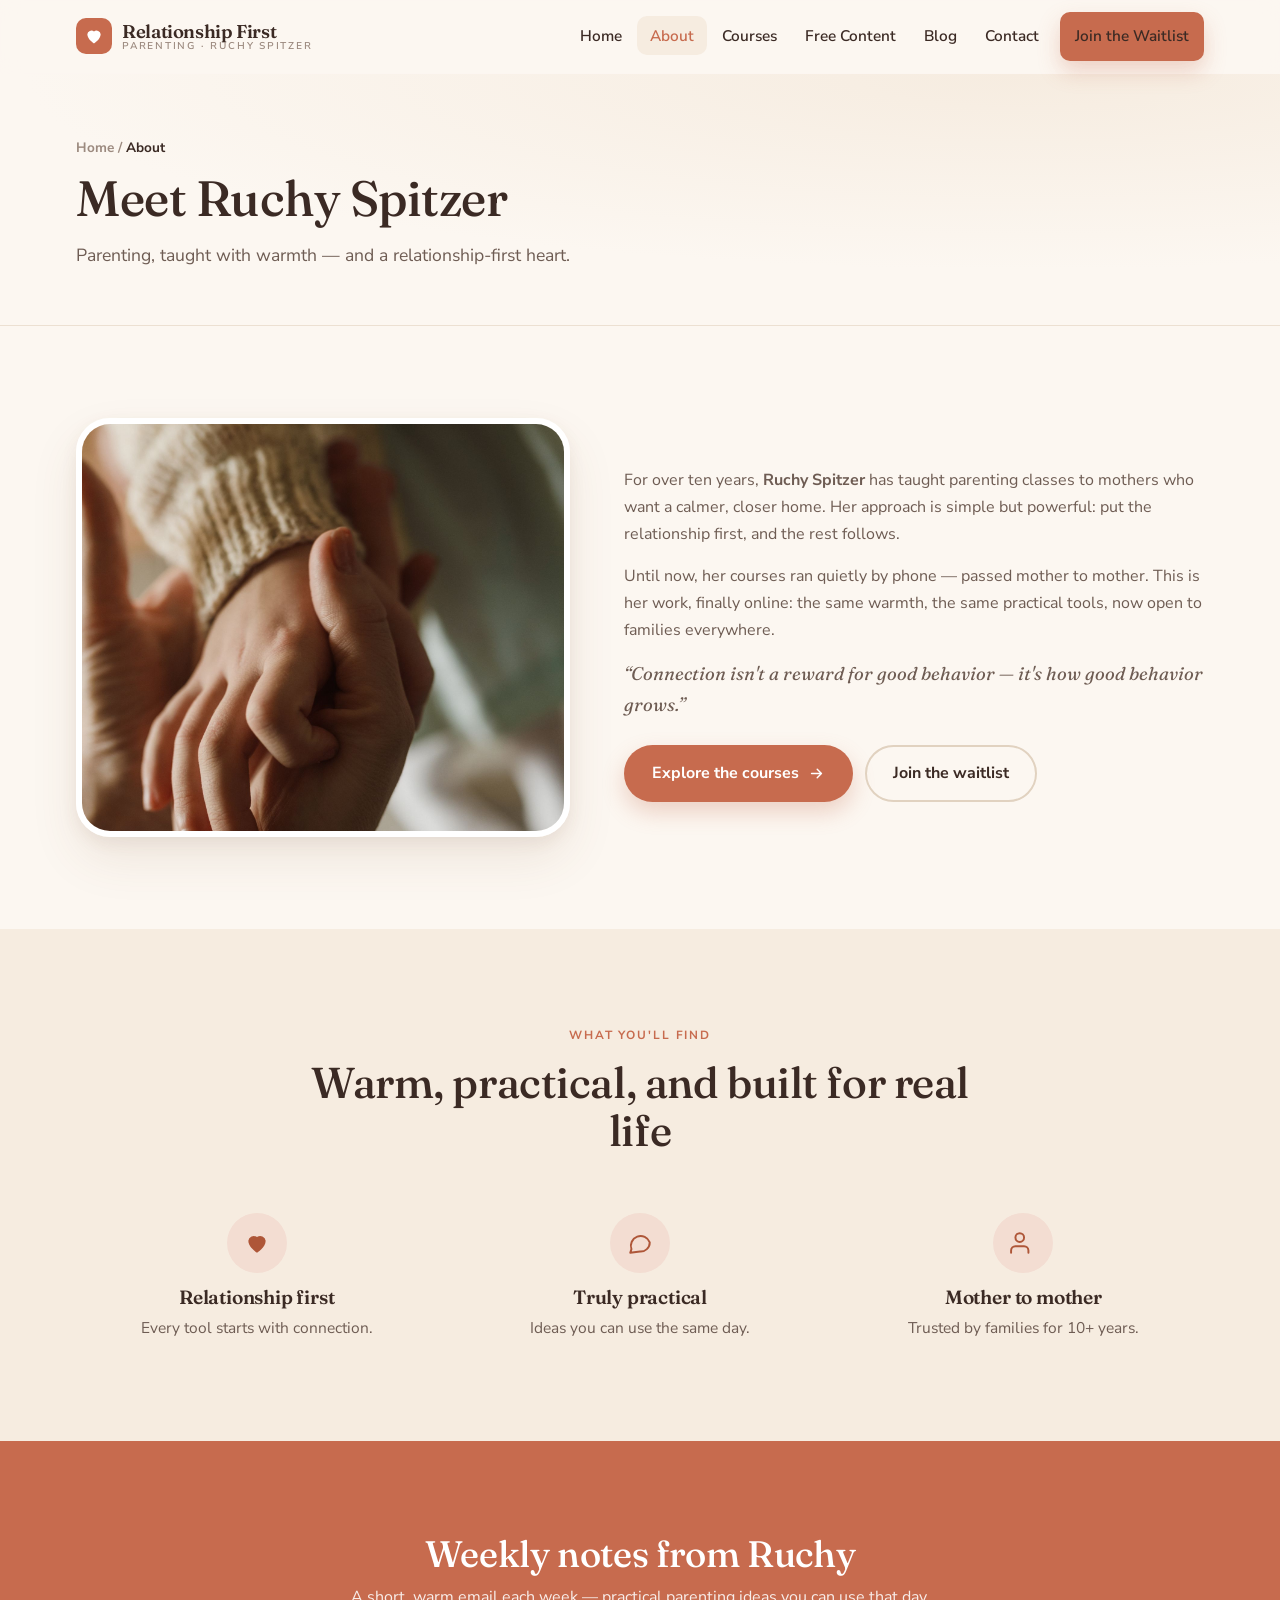
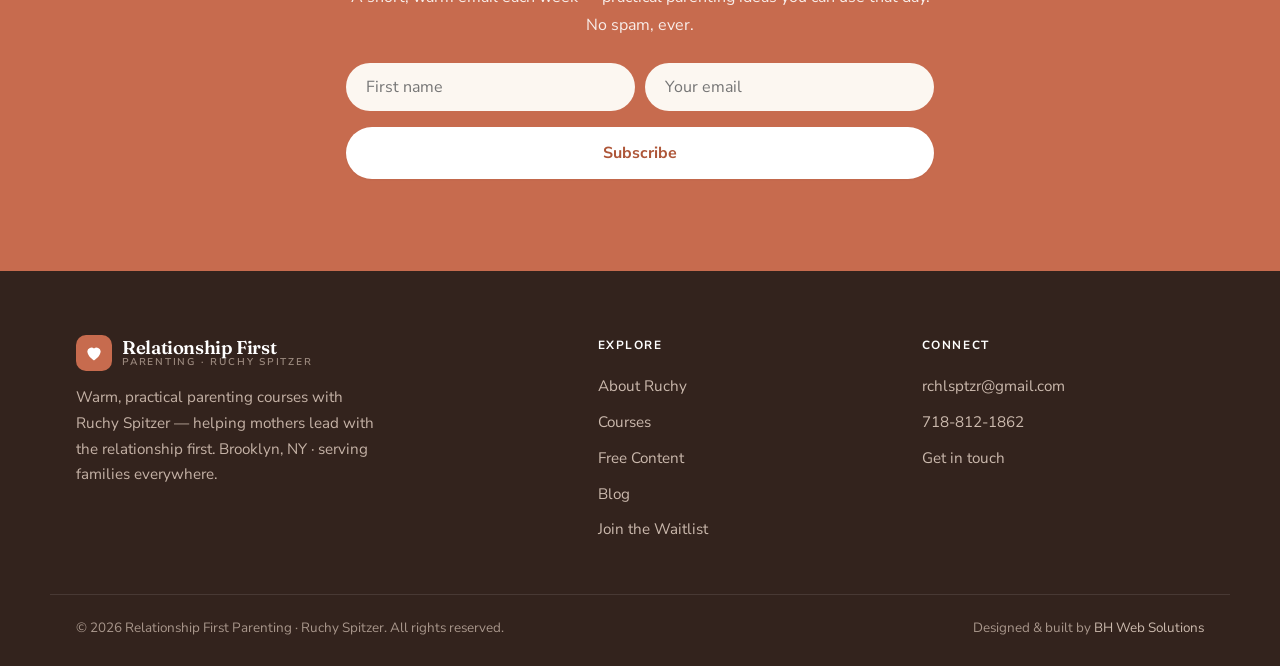
==== about.html @ 416b59f5 "New site: Relationship First Parenting (Ruchy Spitzer) Warm, friendly multi-page site built from the" ====
<!DOCTYPE html>
<html lang="en">
<head>
<meta charset="UTF-8">
<meta name="viewport" content="width=device-width, initial-scale=1.0">
<title>About Ruchy Spitzer | Relationship First Parenting</title>
<meta name="description" content="Meet Ruchy Spitzer — over 10 years teaching mothers to parent with warmth and connection through her Relationship First approach.">
<meta name="theme-color" content="#C76B4E">
<link rel="icon" type="image/svg+xml" href="assets/favicon.svg">
<meta property="og:type" content="website">
<meta property="og:title" content="About Ruchy Spitzer | Relationship First Parenting">
<meta property="og:description" content="Meet Ruchy Spitzer — over 10 years teaching mothers to parent with warmth and connection through her Relationship First approach.">
<meta property="og:image" content="assets/img/hero.jpg">
<link rel="preconnect" href="https://fonts.googleapis.com">
<link rel="preconnect" href="https://fonts.gstatic.com" crossorigin>
<link rel="stylesheet" href="assets/site.css">
</head>
<body>
<nav class="nav" id="nav">
  <div class="in">
    <a href="index.html" class="brand" aria-label="Relationship First Parenting home">
      <span class="brand__mark"><svg viewBox="0 0 24 24" fill="currentColor"><path d="M12 21s-8-4.9-8-11a5 5 0 0 1 8-3.5A5 5 0 0 1 20 10c0 6.1-8 11-8 11Z"/></svg></span>
      <span class="brand__txt">Relationship First<small>Parenting · Ruchy Spitzer</small></span>
    </a>
    <ul class="nav__links">
      <li><a href="index.html">Home</a></li>
      <li><a href="about.html" aria-current="page">About</a></li>
      <li><a href="courses.html">Courses</a></li>
      <li><a href="resources.html">Free Content</a></li>
      <li><a href="blog.html">Blog</a></li>
      <li><a href="contact.html">Contact</a></li>
      <li class="nav__cta"><a href="contact.html" class="btn btn--clay btn--sm">Join the Waitlist</a></li>
    </ul>
    <button class="burger" id="burger" aria-label="Open menu" aria-expanded="false"><span></span><span></span><span></span></button>
  </div>
</nav>
<div class="mobile" id="mobile">
  <a href="index.html">Home</a>
  <a href="about.html">About</a>
  <a href="courses.html">Courses</a>
  <a href="resources.html">Free Content</a>
  <a href="blog.html">Blog</a>
  <a href="contact.html">Contact</a>
  <a href="contact.html" class="m-cta btn btn--clay">Join the Waitlist</a>
</div>
<section class="titlebar"><div class="in">
  <div class="crumb"><a href="index.html">Home</a> / <b>About</b></div>
  <h1>Meet Ruchy Spitzer</h1>
  <p>Parenting, taught with warmth — and a relationship-first heart.</p>
</div></section>
<section class="sec">
  <div class="in split">
    <div class="split__img rv"><img src="assets/img/about.jpg" alt="Ruchy Spitzer"></div>
    <div class="split__body rv rd1">
      <p>For over ten years, <b>Ruchy Spitzer</b> has taught parenting classes to mothers who want a calmer, closer home. Her approach is simple but powerful: put the relationship first, and the rest follows.</p>
      <p>Until now, her courses ran quietly by phone — passed mother to mother. This is her work, finally online: the same warmth, the same practical tools, now open to families everywhere.</p>
      <p class="signoff">“Connection isn't a reward for good behavior — it's how good behavior grows.”</p>
      <div class="cta-row"><a href="courses.html" class="btn btn--clay">Explore the courses <svg class="arr" width="17" height="17" viewBox="0 0 24 24" fill="none" stroke="currentColor" stroke-width="2" stroke-linecap="round" stroke-linejoin="round"><path d="M5 12h14M13 6l6 6-6 6"/></svg></a><a href="contact.html" class="btn btn--ghost">Join the waitlist</a></div>
    </div>
  </div>
</section>

<section class="sec courses">
  <div class="in">
    <div class="shead center rv"><span class="eyebrow">What you'll find</span><h2>Warm, practical, and built for real life</h2></div>
    <div class="vals">
      <div class="val rv rd1"><span class="val__ic"><svg width=26 height=26 viewBox="0 0 24 24" fill="currentColor"><path d="M12 21s-8-4.9-8-11a5 5 0 0 1 8-3.5A5 5 0 0 1 20 10c0 6.1-8 11-8 11Z"/></svg></span><h3>Relationship first</h3><p>Every tool starts with connection.</p></div>
      <div class="val rv rd2"><span class="val__ic"><svg width="26" height="26" viewBox="0 0 24 24" fill="none" stroke="currentColor" stroke-width="1.8" stroke-linecap="round" stroke-linejoin="round"><path d="M21 11.5a8.4 8.4 0 0 1-9 8.4L3 21l1.1-3.3A8.4 8.4 0 1 1 21 11.5Z"/></svg></span><h3>Truly practical</h3><p>Ideas you can use the same day.</p></div>
      <div class="val rv rd3"><span class="val__ic"><svg width="26" height="26" viewBox="0 0 24 24" fill="none" stroke="currentColor" stroke-width="1.8" stroke-linecap="round" stroke-linejoin="round"><path d="M17 21v-2a4 4 0 0 0-4-4H5a4 4 0 0 0-4 4v2M9 11a4 4 0 1 0 0-8 4 4 0 0 0 0 8Z"/></svg></span><h3>Mother to mother</h3><p>Trusted by families for 10+ years.</p></div>
    </div>
  </div>
</section>
<section class="sec news">
  <div class="in">
    <h2>Weekly notes from Ruchy</h2>
    <p>A short, warm email each week — practical parenting ideas you can use that day. No spam, ever.</p>
    <div class="nf-wrap">
      <form class="nf" data-subject="Newsletter signup — Relationship First Parenting">
        <input type="text" name="Name" placeholder="First name" aria-label="First name">
        <input type="email" name="Email" placeholder="Your email" required aria-label="Your email">
        <input type="text" name="_honey" class="hp" tabindex="-1" autocomplete="off" aria-hidden="true">
        <button type="submit" class="btn btn--light">Subscribe</button>
        <p class="nf-status"></p>
      </form>
      <div class="nf-success"><div class="ic"><svg width="20" height="20" viewBox="0 0 24 24" fill="none" stroke="currentColor" stroke-width="2.4" stroke-linecap="round" stroke-linejoin="round"><path d="m20 6-11 11-5-5"/></svg></div><h3>You're on the list!</h3><p>Look out for Ruchy's next note in your inbox.</p></div>
    </div>
  </div>
</section>
<footer class="foot">
  <div class="in foot__grid">
    <div>
      <a href="index.html" class="brand"><span class="brand__mark"><svg viewBox="0 0 24 24" fill="currentColor"><path d="M12 21s-8-4.9-8-11a5 5 0 0 1 8-3.5A5 5 0 0 1 20 10c0 6.1-8 11-8 11Z"/></svg></span><span class="brand__txt">Relationship First<small>Parenting · Ruchy Spitzer</small></span></a>
      <p class="foot__about">Warm, practical parenting courses with Ruchy Spitzer — helping mothers lead with the relationship first. Brooklyn, NY · serving families everywhere.</p>
    </div>
    <div>
      <h5>Explore</h5>
      <a class="fl" href="about.html">About Ruchy</a>
      <a class="fl" href="courses.html">Courses</a>
      <a class="fl" href="resources.html">Free Content</a>
      <a class="fl" href="blog.html">Blog</a>
      <a class="fl" href="contact.html">Join the Waitlist</a>
    </div>
    <div>
      <h5>Connect</h5>
      <a class="fl" href="mailto:rchlsptzr@gmail.com">rchlsptzr@gmail.com</a>
      <a class="fl" href="tel:17188121862">718-812-1862</a>
      <a class="fl" href="contact.html">Get in touch</a>
    </div>
  </div>
  <div class="in foot__bottom">
    <span>© 2026 Relationship First Parenting · Ruchy Spitzer. All rights reserved.</span>
    <span>Designed &amp; built by <a href="https://bhwebsolutions.com" target="_blank" rel="noopener">BH Web Solutions</a></span>
  </div>
</footer>
<script src="assets/site.js" defer></script>
</body>
</html>
---- assets/site.css ----
@import url('https://fonts.googleapis.com/css2?family=Fraunces:ital,opsz,wght@0,9..144,400;0,9..144,500;0,9..144,600;1,9..144,400&family=Nunito+Sans:ital,wght@0,400;0,500;0,600;0,700;1,400&display=swap');
:root{
  --cream:#FCF7F1;--cream-2:#F6ECE0;--paper:#ffffff;
  --ink:#3B2A24;--ink-soft:#6E5C53;--muted:#9C8A7F;
  --clay:#C76B4E;--clay-2:#AE5638;--clay-soft:#F3DDD2;
  --sage:#7E9A6E;--sage-2:#637E55;--sage-soft:#E6EBDD;
  --gold:#E0A94B;
  --line:#ECE0D2;--line-2:#E1D2C0;
  --r-sm:10px;--r:16px;--r-lg:24px;--r-xl:34px;--pill:999px;
  --sh-sm:0 1px 2px rgba(75,45,30,.05);
  --sh:0 6px 16px rgba(120,80,50,.08),0 22px 48px rgba(120,80,50,.10);
  --sh-lg:0 30px 70px rgba(120,80,50,.18);
  --serif:'Fraunces',Georgia,'Times New Roman',serif;
  --sans:'Nunito Sans',-apple-system,BlinkMacSystemFont,'Segoe UI',sans-serif;
  --max:1180px;--nav:74px;
  --ease:cubic-bezier(.4,0,.2,1);--ease-out:cubic-bezier(.22,1,.36,1);
}
*,*::before,*::after{box-sizing:border-box;margin:0;padding:0}
html{scroll-behavior:smooth;scroll-padding-top:calc(var(--nav) + 30px);font-size:16px;-webkit-font-smoothing:antialiased;-moz-osx-font-smoothing:grayscale}
body{font-family:var(--sans);background:var(--cream);color:var(--ink);line-height:1.7;overflow-x:hidden}
a{text-decoration:none;color:inherit}
img{max-width:100%;display:block}
::selection{background:var(--clay-soft);color:var(--clay-2)}
.in{max-width:var(--max);margin:0 auto;padding:0 26px}
.sec{padding:92px 0;position:relative}
h1,h2,h3,h4{font-family:var(--serif);font-weight:500;line-height:1.12;letter-spacing:-.01em;color:var(--ink)}
.eyebrow{font-family:var(--sans);text-transform:uppercase;letter-spacing:.16em;font-size:.74rem;font-weight:700;color:var(--clay)}
.lead{font-size:1.12rem;color:var(--ink-soft)}

/* buttons */
.btn{display:inline-flex;align-items:center;justify-content:center;gap:9px;font-family:var(--sans);font-weight:700;font-size:1rem;padding:13px 26px;border-radius:var(--pill);cursor:pointer;border:2px solid transparent;transition:transform .2s var(--ease),background .2s,box-shadow .2s,border-color .2s,color .2s;white-space:nowrap}
.btn--clay{background:var(--clay);color:#fff;box-shadow:0 10px 22px rgba(199,107,78,.28)}
.btn--clay:hover{background:var(--clay-2);transform:translateY(-2px);box-shadow:0 16px 30px rgba(199,107,78,.36)}
.btn--ghost{background:transparent;color:var(--ink);border-color:var(--line-2)}
.btn--ghost:hover{border-color:var(--clay);color:var(--clay);transform:translateY(-2px)}
.btn--light{background:#fff;color:var(--clay-2);box-shadow:var(--sh-sm)}
.btn--light:hover{transform:translateY(-2px);box-shadow:var(--sh)}
.btn--sm{padding:10px 20px;font-size:.92rem}
.btn:hover svg.arr{transform:translateX(3px)}
.btn svg{transition:transform .2s var(--ease)}

/* nav */
.nav{position:sticky;top:0;z-index:1000;height:var(--nav);background:rgba(252,247,241,.9);backdrop-filter:blur(10px);display:flex;align-items:center;border-bottom:1px solid transparent;transition:box-shadow .25s,border-color .25s,background .25s}
.nav.scrolled{box-shadow:0 4px 20px rgba(120,80,50,.08);border-bottom-color:var(--line)}
.nav .in{width:100%;display:flex;align-items:center;justify-content:space-between;gap:18px}
.brand{display:flex;align-items:center;gap:10px}
.brand__mark{width:36px;height:36px;flex:0 0 auto;border-radius:10px;background:var(--clay);display:grid;place-items:center}
.brand__mark svg{width:20px;height:20px;color:#fff}
.brand__txt{font-family:var(--serif);font-weight:600;font-size:1.16rem;letter-spacing:-.02em;color:var(--ink);line-height:1.05}
.brand__txt small{display:block;font-family:var(--sans);font-weight:600;font-size:.62rem;letter-spacing:.18em;text-transform:uppercase;color:var(--muted)}
.nav__links{display:flex;align-items:center;gap:2px;list-style:none}
.nav__links a{color:var(--ink);padding:9px 13px;border-radius:var(--r-sm);font-weight:600;font-size:.96rem;transition:color .18s,background .18s}
.nav__links a:hover,.nav__links a[aria-current=page]{color:var(--clay);background:var(--cream-2)}
.nav__cta{margin-left:6px}
.burger{display:none;flex-direction:column;gap:5px;background:none;border:none;cursor:pointer;padding:9px}
.burger span{width:24px;height:2px;background:var(--ink);border-radius:2px;transition:.25s var(--ease)}
.burger.on span:nth-child(1){transform:rotate(45deg) translate(5px,5px)}
.burger.on span:nth-child(2){opacity:0}
.burger.on span:nth-child(3){transform:rotate(-45deg) translate(5px,-5px)}
.mobile{position:fixed;inset:0;z-index:999;background:rgba(252,247,241,.98);backdrop-filter:blur(14px);display:flex;flex-direction:column;align-items:center;justify-content:center;gap:6px;opacity:0;pointer-events:none;transition:opacity .26s}
.mobile.on{opacity:1;pointer-events:all}
.mobile a{font-family:var(--serif);font-weight:500;font-size:1.5rem;color:var(--ink);padding:8px 16px;border-radius:var(--r)}
.mobile .m-cta{font-family:var(--sans);font-weight:700;font-size:1.05rem;background:var(--clay);color:#fff;margin-top:10px}

/* hero */
.hero{position:relative;background:radial-gradient(120% 120% at 85% 0%,var(--cream-2),var(--cream) 60%);overflow:hidden}
.hero__in{display:grid;grid-template-columns:1.05fr .95fr;gap:56px;align-items:center;padding:74px 0 84px}
.hero h1{font-size:clamp(2.5rem,5vw,3.9rem);font-weight:500;margin:18px 0 0}
.hero h1 em{font-style:italic;color:var(--clay)}
.hero .sub{margin-top:20px;font-size:1.16rem;color:var(--ink-soft);max-width:46ch}
.hero .cta-row{margin-top:30px;display:flex;flex-wrap:wrap;gap:13px}
.hero .note{margin-top:22px;display:flex;align-items:center;gap:10px;font-size:.95rem;color:var(--muted);font-weight:600}
.hero .note b{color:var(--clay)}
.hero__art{position:relative}
.hero__art .frame{border-radius:var(--r-xl);overflow:hidden;box-shadow:var(--sh-lg);border:6px solid #fff;rotate:1.4deg;aspect-ratio:4/4.6}
.hero__art .frame img{width:100%;height:100%;object-fit:cover}
.hero__art .tag{position:absolute;left:-18px;bottom:34px;background:#fff;border-radius:16px;box-shadow:var(--sh);padding:13px 18px;rotate:-2deg}
.hero__art .tag b{font-family:var(--serif);font-weight:600;font-size:1.5rem;color:var(--clay);display:block;line-height:1}
.hero__art .tag span{font-size:.8rem;color:var(--ink-soft);font-weight:600}

/* section heading */
.shead{max-width:660px}
.shead.center{margin-inline:auto;text-align:center}
.shead h2{font-size:clamp(1.9rem,3.6vw,2.7rem);margin-top:10px}
.shead p{margin-top:14px;color:var(--ink-soft);font-size:1.08rem}

/* value points */
.vals{display:grid;grid-template-columns:repeat(3,1fr);gap:22px;margin-top:50px}
.val{text-align:center;padding:8px}
.val__ic{width:60px;height:60px;border-radius:50%;background:var(--clay-soft);color:var(--clay-2);display:grid;place-items:center;margin:0 auto 14px}
.val h3{font-size:1.2rem;font-weight:600}
.val p{margin-top:6px;color:var(--ink-soft);font-size:.97rem}

/* courses */
.courses{background:var(--cream-2)}
.course-grid{display:grid;grid-template-columns:repeat(3,1fr);gap:22px;margin-top:50px}
.course{display:flex;flex-direction:column;background:#fff;border:1px solid var(--line);border-radius:var(--r-lg);padding:30px 26px 28px;box-shadow:var(--sh-sm);transition:transform .26s var(--ease-out),box-shadow .26s}
.course:hover{transform:translateY(-6px);box-shadow:var(--sh)}
.course .wk{align-self:flex-start;font-size:.74rem;font-weight:700;letter-spacing:.04em;text-transform:uppercase;color:var(--sage-2);background:var(--sage-soft);padding:5px 12px;border-radius:var(--pill)}
.course h3{font-size:1.32rem;font-weight:600;margin:16px 0 0;line-height:1.2}
.course p{margin-top:10px;color:var(--ink-soft);font-size:.97rem;flex:1}
.course .more{margin-top:18px;font-weight:700;color:var(--clay);display:inline-flex;align-items:center;gap:7px;font-size:.95rem}
.course.feature{background:linear-gradient(160deg,var(--clay),var(--clay-2));color:#fff;border-color:transparent}
.course.feature h3,.course.feature p{color:#fff}.course.feature p{opacity:.92}
.course.feature .wk{background:rgba(255,255,255,.2);color:#fff}
.course.feature .more{color:#fff}

/* split (about / media) */
.split{display:grid;grid-template-columns:.92fr 1.08fr;gap:54px;align-items:center}
.split.flip{grid-template-columns:1.08fr .92fr}
.split__img{border-radius:var(--r-xl);overflow:hidden;box-shadow:var(--sh);border:6px solid #fff;aspect-ratio:4/3.4}
.split__img img{width:100%;height:100%;object-fit:cover}
.split__body h2{font-size:clamp(1.8rem,3.4vw,2.5rem)}
.split__body p{margin-top:14px;color:var(--ink-soft)}
.split__body .cta-row{margin-top:24px;display:flex;flex-wrap:wrap;gap:12px}
.signoff{margin-top:18px;font-family:var(--serif);font-style:italic;font-size:1.15rem;color:var(--clay)}

/* media / resources */
.media{background:var(--cream-2)}
.media-grid{display:grid;grid-template-columns:repeat(3,1fr);gap:22px;margin-top:50px}
.mcard{background:#fff;border:1px solid var(--line);border-radius:var(--r-lg);overflow:hidden;box-shadow:var(--sh-sm)}
.mcard__top{aspect-ratio:16/9;background:linear-gradient(150deg,var(--clay-soft),var(--blush,#f3dac9));display:grid;place-items:center;position:relative}
.mcard__top.sage{background:linear-gradient(150deg,var(--sage-soft),#dfe7d2)}
.mcard__play{width:58px;height:58px;border-radius:50%;background:#fff;color:var(--clay);display:grid;place-items:center;box-shadow:var(--sh-sm)}
.mcard__type{position:absolute;top:12px;left:12px;font-size:.7rem;font-weight:700;letter-spacing:.06em;text-transform:uppercase;color:var(--ink-soft);background:rgba(255,255,255,.9);padding:4px 10px;border-radius:var(--pill)}
.mcard__b{padding:18px 20px 22px}
.mcard__b h3{font-size:1.1rem;font-weight:600}
.mcard__b p{margin-top:6px;color:var(--ink-soft);font-size:.92rem}
.mcard audio{width:100%;margin-top:14px}

/* forms */
.formcard{background:#fff;border:1px solid var(--line);border-radius:var(--r-lg);box-shadow:var(--sh);padding:30px 30px 32px}
.formcard h3{font-size:1.4rem;font-weight:600}
.formcard .hint{color:var(--ink-soft);font-size:.95rem;margin:6px 0 18px}
.nf .fg{margin-bottom:13px}
.nf .fg.row2{display:grid;grid-template-columns:1fr 1fr;gap:12px}
.nf label{display:block;font-size:.82rem;font-weight:700;color:var(--ink);margin-bottom:5px}
.nf input,.nf select,.nf textarea{width:100%;font-family:var(--sans);font-size:1rem;color:var(--ink);background:var(--cream);border:1.5px solid var(--line-2);border-radius:var(--r-sm);padding:12px 14px;transition:border-color .18s,background .18s,box-shadow .18s}
.nf textarea{min-height:104px;resize:vertical}
.nf input:focus,.nf select:focus,.nf textarea:focus{outline:none;border-color:var(--clay);background:#fff;box-shadow:0 0 0 3px rgba(199,107,78,.14)}
.nf .btn{width:100%;margin-top:6px}
.nf .hp{position:absolute!important;left:-9999px!important;width:1px;height:1px;opacity:0}
.nf-status{margin-top:10px;font-size:.9rem;font-weight:600;color:var(--clay-2);display:none}
.nf-status.show{display:block}
.nf-success{display:none;text-align:center;padding:14px 6px}
.nf-success.show{display:block}
.nf-success .ic{width:60px;height:60px;border-radius:50%;background:var(--sage-soft);color:var(--sage-2);display:grid;place-items:center;margin:0 auto 12px}
.nf-success h3{font-size:1.3rem;font-weight:600}
.nf-success p{color:var(--ink-soft);margin-top:6px}

/* waitlist band */
.join{background:linear-gradient(160deg,#fff,var(--cream-2))}
.join__wrap{display:grid;grid-template-columns:1fr 1.05fr;gap:54px;align-items:center}
.join__body h2{font-size:clamp(1.9rem,3.6vw,2.6rem)}
.join__body p{margin-top:14px;color:var(--ink-soft)}
.join__body ul{list-style:none;margin-top:20px;display:grid;gap:11px}
.join__body li{display:flex;align-items:center;gap:12px;font-weight:600;color:var(--ink)}
.join__body li svg{flex:0 0 auto;color:var(--clay)}

/* newsletter strip */
.news{background:var(--clay);color:#fff;text-align:center}
.news .in{max-width:640px}
.news h2{color:#fff;font-size:clamp(1.7rem,3vw,2.3rem)}
.news p{color:rgba(255,255,255,.88);margin-top:10px}
.news form{margin-top:24px;display:flex;gap:10px;flex-wrap:wrap;justify-content:center}
.news input{flex:1;min-width:240px;font-family:var(--sans);font-size:1rem;border:none;border-radius:var(--pill);padding:13px 20px;color:var(--ink)}
.news input:focus{outline:none;box-shadow:0 0 0 3px rgba(255,255,255,.4)}
.news .btn--light{flex:0 0 auto}
.news .nf-success{color:#fff}.news .nf-success .ic{background:rgba(255,255,255,.18);color:#fff}.news .nf-success h3{color:#fff}.news .nf-success p{color:rgba(255,255,255,.9)}
.news .nf-status{color:#ffe9e0}

/* blog */
.blog-grid{display:grid;grid-template-columns:repeat(3,1fr);gap:24px;margin-top:50px}
.post{display:flex;flex-direction:column;background:#fff;border:1px solid var(--line);border-radius:var(--r-lg);overflow:hidden;box-shadow:var(--sh-sm);transition:transform .26s var(--ease-out),box-shadow .26s}
.post:hover{transform:translateY(-6px);box-shadow:var(--sh)}
.post__top{height:120px;background:linear-gradient(150deg,var(--clay-soft),#f3dac9)}
.post:nth-child(3n+2) .post__top{background:linear-gradient(150deg,var(--sage-soft),#dfe7d2)}
.post:nth-child(3n) .post__top{background:linear-gradient(150deg,#f6e3c4,#f0d3a8)}
.post__b{padding:22px 24px 24px;display:flex;flex-direction:column;gap:8px;flex:1}
.post__cat{font-size:.72rem;font-weight:700;letter-spacing:.05em;text-transform:uppercase;color:var(--clay)}
.post h3{font-size:1.18rem;font-weight:600;line-height:1.25}
.post p{color:var(--ink-soft);font-size:.93rem;flex:1}

/* page title */
.titlebar{background:radial-gradient(120% 120% at 80% 0%,var(--cream-2),var(--cream) 65%);padding:62px 0 54px;border-bottom:1px solid var(--line)}
.titlebar .crumb{font-size:.85rem;font-weight:700;color:var(--muted);margin-bottom:12px}
.titlebar .crumb a:hover{color:var(--clay)}.titlebar .crumb b{color:var(--ink)}
.titlebar h1{font-size:clamp(2.1rem,4.4vw,3.1rem);font-weight:500}
.titlebar p{margin-top:14px;color:var(--ink-soft);font-size:1.1rem;max-width:60ch}

/* contact details */
.cwrap{display:grid;grid-template-columns:.85fr 1.15fr;gap:50px;align-items:start}
.cline{display:flex;gap:14px;align-items:flex-start;padding:14px 0;border-top:1px solid var(--line)}
.cline:first-of-type{border-top:none}
.cline .ic{width:42px;height:42px;flex:0 0 auto;border-radius:12px;background:var(--clay-soft);color:var(--clay-2);display:grid;place-items:center}
.cline .k{font-size:.74rem;font-weight:700;letter-spacing:.05em;text-transform:uppercase;color:var(--muted)}
.cline .v{font-weight:700;color:var(--ink)}
.cline .v a:hover{color:var(--clay)}

/* footer */
.foot{background:#33231D;color:#d9c8bd;padding:64px 0 26px}
.foot__grid{display:grid;grid-template-columns:1.7fr 1fr 1fr;gap:42px}
.foot .brand__txt{color:#fff}
.foot__about{font-size:.95rem;line-height:1.7;max-width:34ch;margin-top:14px;color:#c5b2a6}
.foot h5{color:#fff;font-family:var(--sans);font-size:.74rem;letter-spacing:.13em;text-transform:uppercase;font-weight:700;margin-bottom:14px}
.foot a.fl{display:block;color:#cbb9ad;padding:5px 0;font-size:.95rem;transition:color .18s}
.foot a.fl:hover{color:var(--gold)}
.foot__bottom{border-top:1px solid rgba(255,255,255,.1);margin-top:46px;padding-top:22px;display:flex;justify-content:space-between;flex-wrap:wrap;gap:12px;font-size:.84rem;color:#a8968b}
.foot__bottom a{color:#cbb9ad}.foot__bottom a:hover{color:var(--gold)}

/* reveal */
.rv{opacity:0;transform:translateY(24px);transition:opacity .7s var(--ease-out),transform .7s var(--ease-out)}
.rv.show{opacity:1;transform:none}
.rd1{transition-delay:.07s}.rd2{transition-delay:.14s}.rd3{transition-delay:.21s}

@media(max-width:920px){
  .hero__in{grid-template-columns:1fr;gap:30px;padding:54px 0 64px}
  .hero__art{max-width:440px}
  .vals,.course-grid,.media-grid,.blog-grid{grid-template-columns:1fr 1fr}
  .split,.split.flip,.join__wrap,.cwrap{grid-template-columns:1fr;gap:32px}
  .split.flip .split__img{order:-1}
  .foot__grid{grid-template-columns:1fr 1fr}
}
@media(max-width:620px){
  .sec{padding:64px 0}
  .nav__links{display:none}.burger{display:flex}
  .vals,.course-grid,.media-grid,.blog-grid{grid-template-columns:1fr}
  .nf .fg.row2{grid-template-columns:1fr}
  .foot__grid{grid-template-columns:1fr}
  .hero .cta-row .btn{width:100%}
}
@media(prefers-reduced-motion:reduce){*{animation:none!important;transition:none!important}.rv{opacity:1;transform:none}}
:focus-visible{outline:3px solid var(--clay);outline-offset:2px;border-radius:6px}
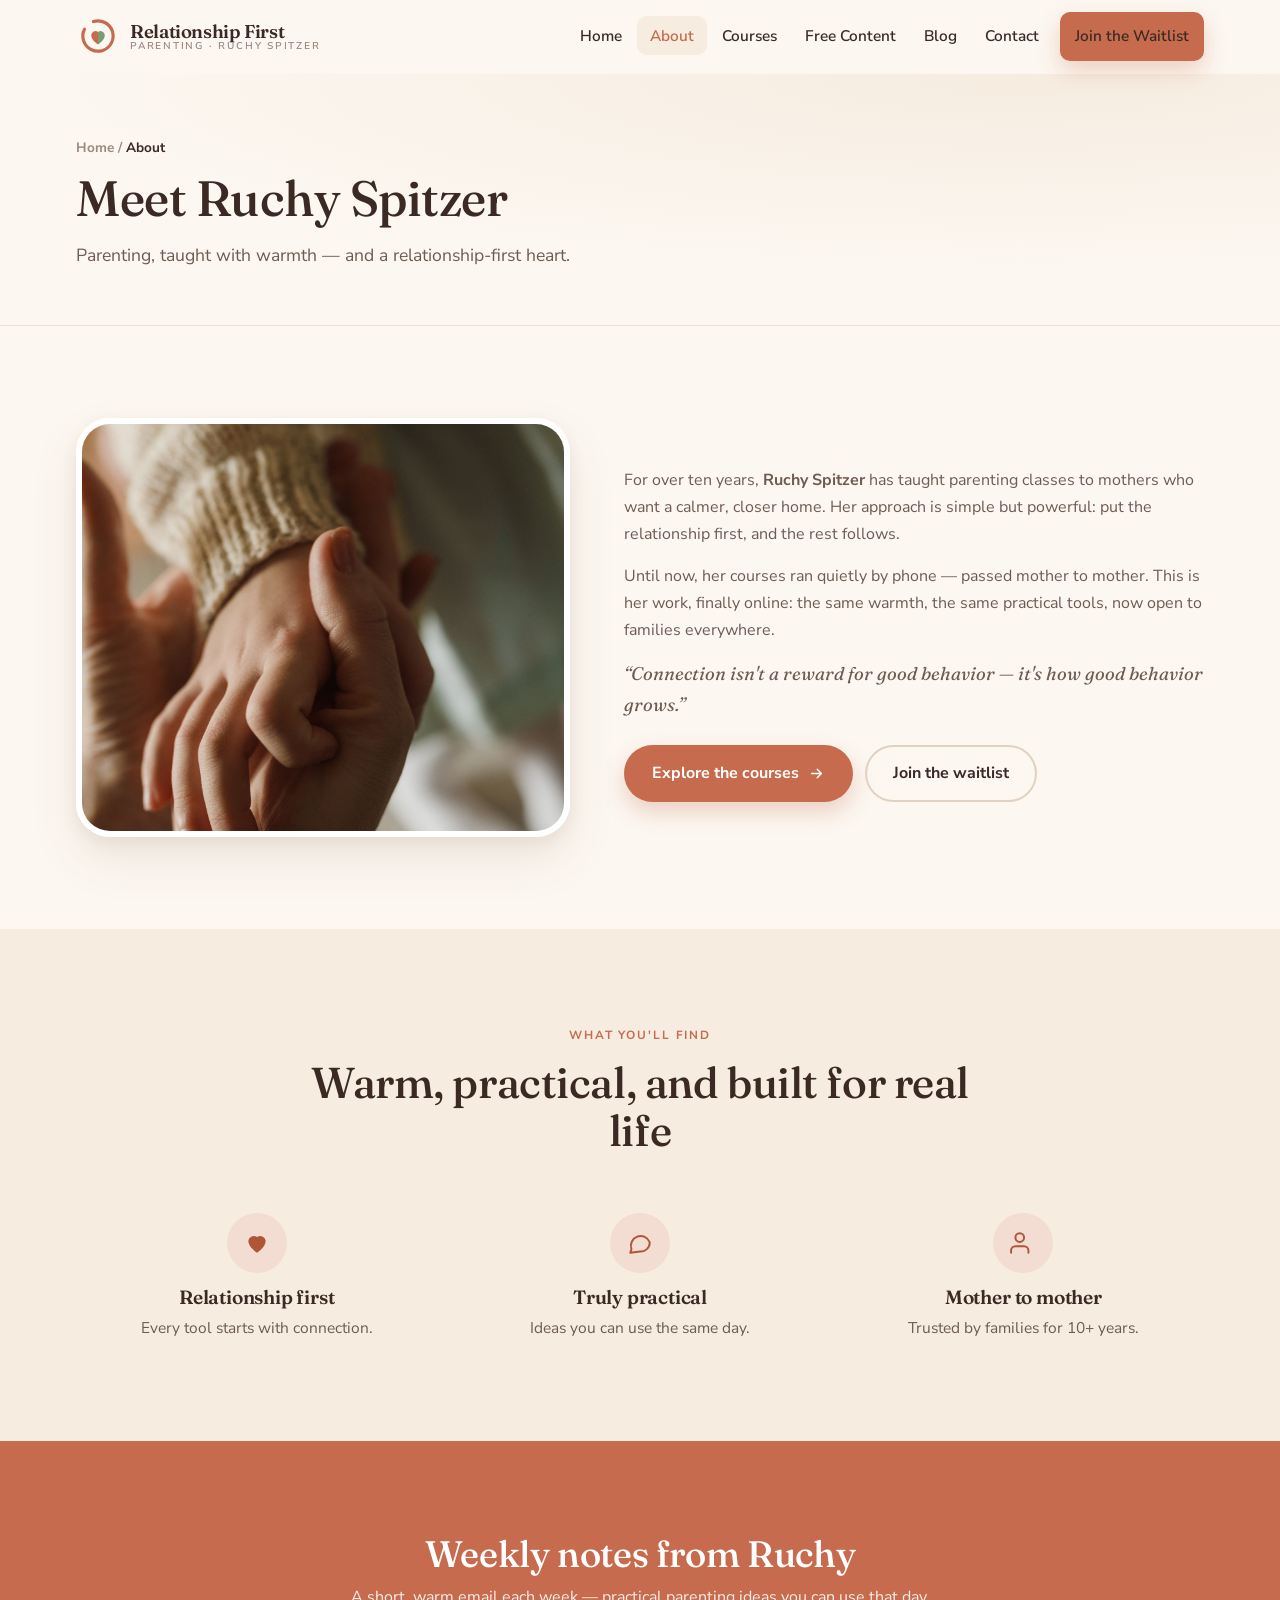
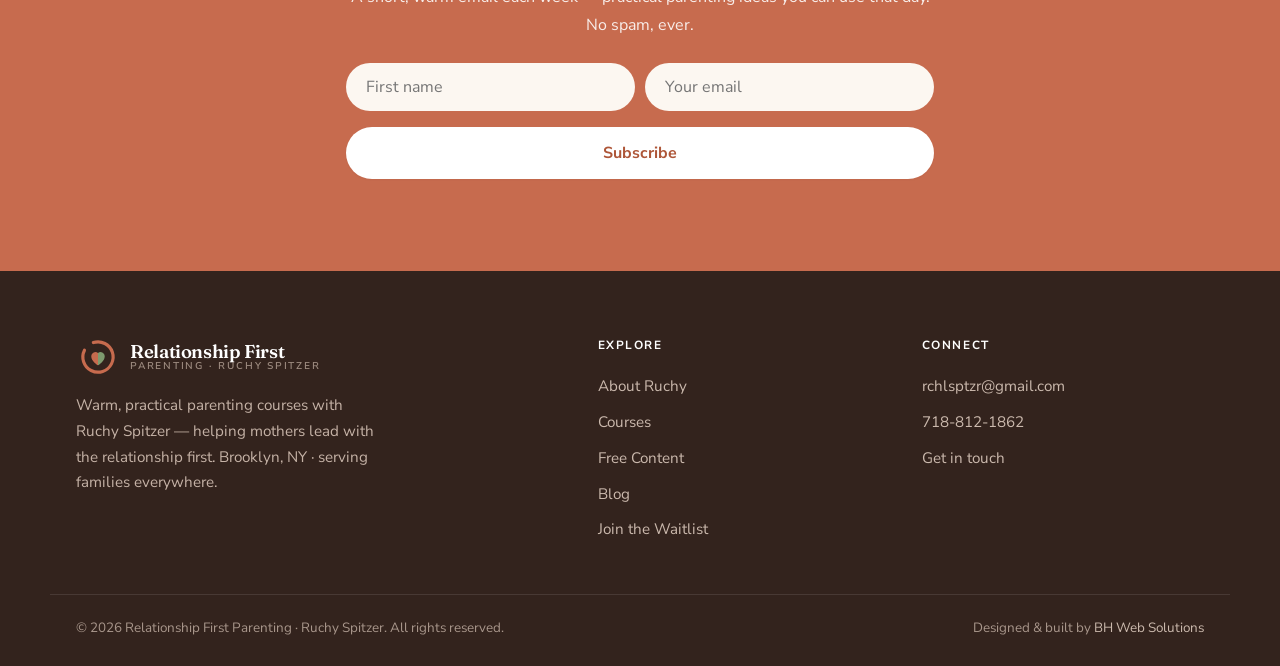
==== commit 78b1d26b: "Add brand logo (Option B: journey ring + two-tone heart) - New SVG mark (open 'journey' ring + heart" ====
--- a/about.html
+++ b/about.html
@@ -16,10 +16,11 @@
 <link rel="stylesheet" href="assets/site.css">
 </head>
 <body>
+<svg width="0" height="0" aria-hidden="true" style="position:absolute"><defs><clipPath id="rfL" clipPathUnits="objectBoundingBox"><rect x="0" y="0" width=".5" height="1"/></clipPath><clipPath id="rfR" clipPathUnits="objectBoundingBox"><rect x=".5" y="0" width=".5" height="1"/></clipPath></defs></svg>
 <nav class="nav" id="nav">
   <div class="in">
     <a href="index.html" class="brand" aria-label="Relationship First Parenting home">
-      <span class="brand__mark"><svg viewBox="0 0 24 24" fill="currentColor"><path d="M12 21s-8-4.9-8-11a5 5 0 0 1 8-3.5A5 5 0 0 1 20 10c0 6.1-8 11-8 11Z"/></svg></span>
+      <span class="brand__mark"><svg viewBox="0 0 64 64" aria-hidden="true"><circle cx="32" cy="32" r="22" fill="none" stroke="#C76B4E" stroke-width="4.6" stroke-linecap="round" stroke-dasharray="120 18" transform="rotate(-108 32 32)"/><g transform="translate(17 18) scale(1.25)"><path d="M12 21s-8-4.9-8-11a5 5 0 0 1 8-3.5A5 5 0 0 1 20 10c0 6.1-8 11-8 11Z" fill="#C76B4E" clip-path="url(#rfL)"/><path d="M12 21s-8-4.9-8-11a5 5 0 0 1 8-3.5A5 5 0 0 1 20 10c0 6.1-8 11-8 11Z" fill="#7E9A6E" clip-path="url(#rfR)"/></g></svg></span>
       <span class="brand__txt">Relationship First<small>Parenting · Ruchy Spitzer</small></span>
     </a>
     <ul class="nav__links">
@@ -89,7 +90,7 @@
 <footer class="foot">
   <div class="in foot__grid">
     <div>
-      <a href="index.html" class="brand"><span class="brand__mark"><svg viewBox="0 0 24 24" fill="currentColor"><path d="M12 21s-8-4.9-8-11a5 5 0 0 1 8-3.5A5 5 0 0 1 20 10c0 6.1-8 11-8 11Z"/></svg></span><span class="brand__txt">Relationship First<small>Parenting · Ruchy Spitzer</small></span></a>
+      <a href="index.html" class="brand"><span class="brand__mark"><svg viewBox="0 0 64 64" aria-hidden="true"><circle cx="32" cy="32" r="22" fill="none" stroke="#C76B4E" stroke-width="4.6" stroke-linecap="round" stroke-dasharray="120 18" transform="rotate(-108 32 32)"/><g transform="translate(17 18) scale(1.25)"><path d="M12 21s-8-4.9-8-11a5 5 0 0 1 8-3.5A5 5 0 0 1 20 10c0 6.1-8 11-8 11Z" fill="#C76B4E" clip-path="url(#rfL)"/><path d="M12 21s-8-4.9-8-11a5 5 0 0 1 8-3.5A5 5 0 0 1 20 10c0 6.1-8 11-8 11Z" fill="#7E9A6E" clip-path="url(#rfR)"/></g></svg></span><span class="brand__txt">Relationship First<small>Parenting · Ruchy Spitzer</small></span></a>
       <p class="foot__about">Warm, practical parenting courses with Ruchy Spitzer — helping mothers lead with the relationship first. Brooklyn, NY · serving families everywhere.</p>
     </div>
     <div>
--- a/assets/site.css
+++ b/assets/site.css
@@ -44,8 +44,8 @@
 .nav.scrolled{box-shadow:0 4px 20px rgba(120,80,50,.08);border-bottom-color:var(--line)}
 .nav .in{width:100%;display:flex;align-items:center;justify-content:space-between;gap:18px}
 .brand{display:flex;align-items:center;gap:10px}
-.brand__mark{width:36px;height:36px;flex:0 0 auto;border-radius:10px;background:var(--clay);display:grid;place-items:center}
-.brand__mark svg{width:20px;height:20px;color:#fff}
+.brand__mark{width:44px;height:44px;flex:0 0 auto;display:grid;place-items:center}
+.brand__mark svg{width:44px;height:44px;display:block}
 .brand__txt{font-family:var(--serif);font-weight:600;font-size:1.16rem;letter-spacing:-.02em;color:var(--ink);line-height:1.05}
 .brand__txt small{display:block;font-family:var(--sans);font-weight:600;font-size:.62rem;letter-spacing:.18em;text-transform:uppercase;color:var(--muted)}
 .nav__links{display:flex;align-items:center;gap:2px;list-style:none}
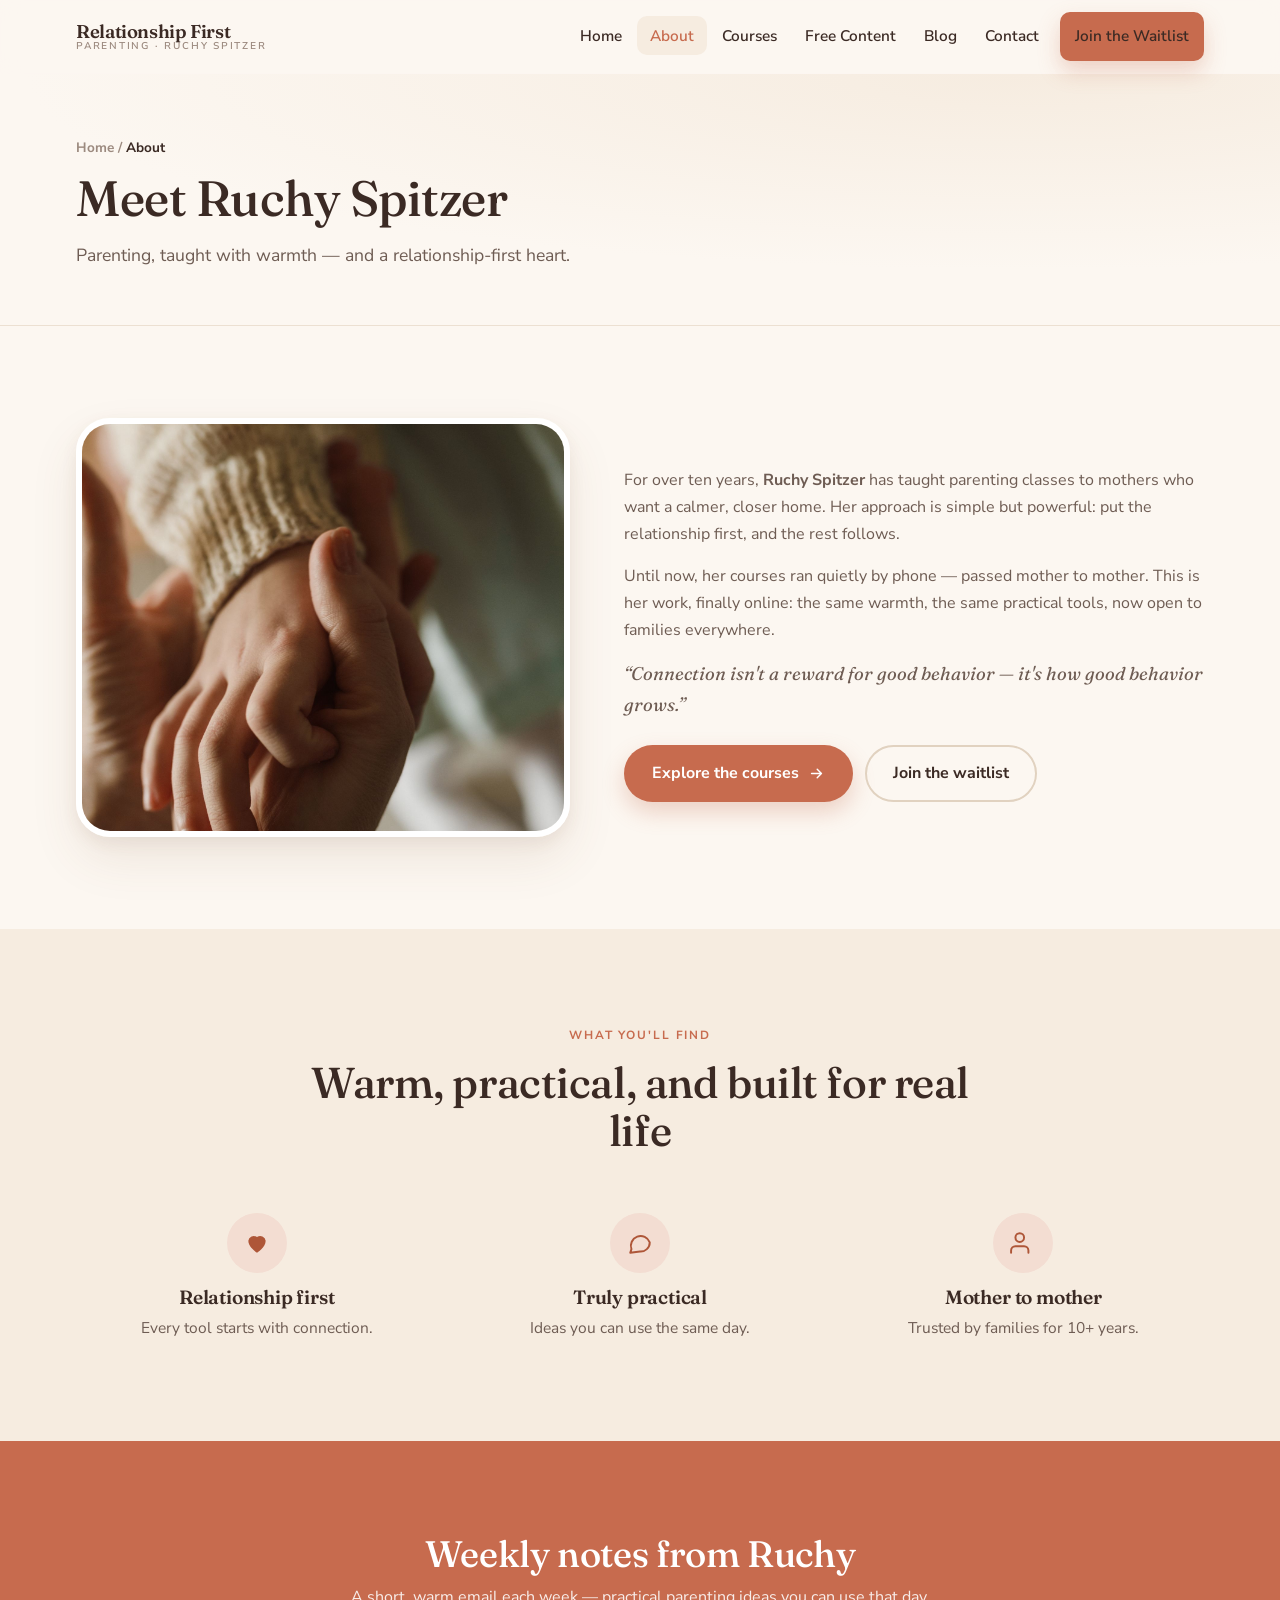
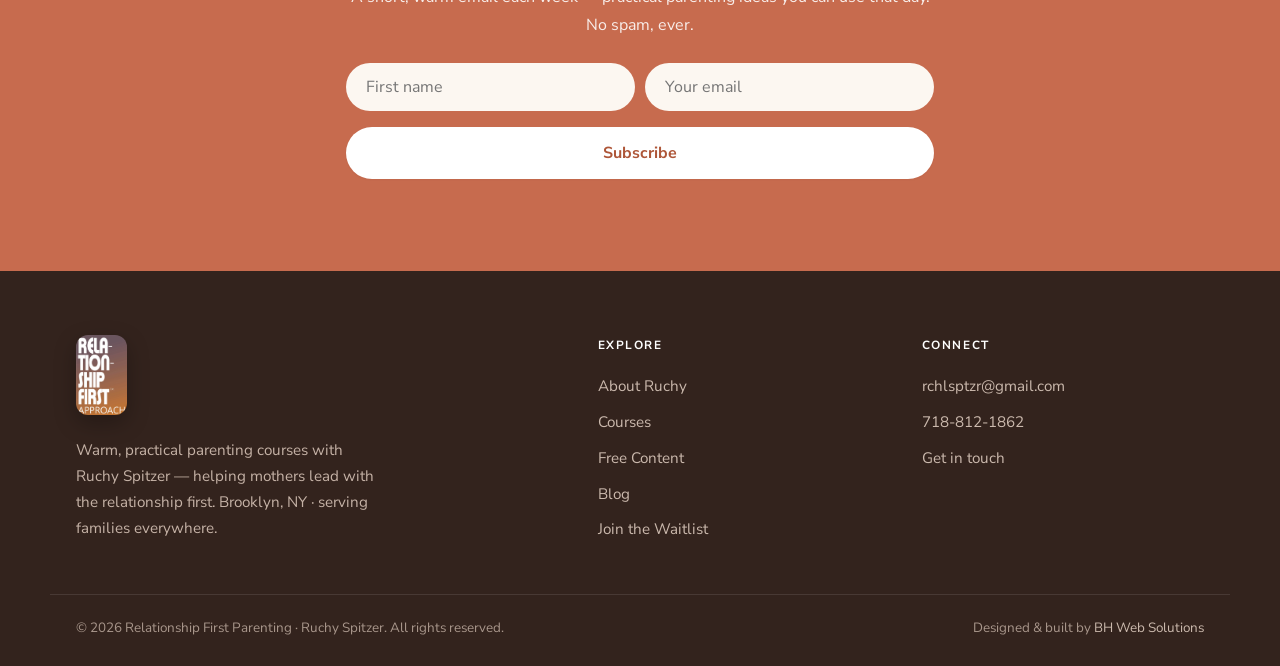
==== commit 0d093101: "Use client's real logo (Relationship First Approach) + retire placeholder mark - Add her actual logo" ====
--- a/about.html
+++ b/about.html
@@ -16,11 +16,10 @@
 <link rel="stylesheet" href="assets/site.css">
 </head>
 <body>
-<svg width="0" height="0" aria-hidden="true" style="position:absolute"><defs><clipPath id="rfL" clipPathUnits="objectBoundingBox"><rect x="0" y="0" width=".5" height="1"/></clipPath><clipPath id="rfR" clipPathUnits="objectBoundingBox"><rect x=".5" y="0" width=".5" height="1"/></clipPath></defs></svg>
 <nav class="nav" id="nav">
   <div class="in">
     <a href="index.html" class="brand" aria-label="Relationship First Parenting home">
-      <span class="brand__mark"><svg viewBox="0 0 64 64" aria-hidden="true"><circle cx="32" cy="32" r="22" fill="none" stroke="#C76B4E" stroke-width="4.6" stroke-linecap="round" stroke-dasharray="120 18" transform="rotate(-108 32 32)"/><g transform="translate(17 18) scale(1.25)"><path d="M12 21s-8-4.9-8-11a5 5 0 0 1 8-3.5A5 5 0 0 1 20 10c0 6.1-8 11-8 11Z" fill="#C76B4E" clip-path="url(#rfL)"/><path d="M12 21s-8-4.9-8-11a5 5 0 0 1 8-3.5A5 5 0 0 1 20 10c0 6.1-8 11-8 11Z" fill="#7E9A6E" clip-path="url(#rfR)"/></g></svg></span>
+      
       <span class="brand__txt">Relationship First<small>Parenting · Ruchy Spitzer</small></span>
     </a>
     <ul class="nav__links">
@@ -90,7 +89,7 @@
 <footer class="foot">
   <div class="in foot__grid">
     <div>
-      <a href="index.html" class="brand"><span class="brand__mark"><svg viewBox="0 0 64 64" aria-hidden="true"><circle cx="32" cy="32" r="22" fill="none" stroke="#C76B4E" stroke-width="4.6" stroke-linecap="round" stroke-dasharray="120 18" transform="rotate(-108 32 32)"/><g transform="translate(17 18) scale(1.25)"><path d="M12 21s-8-4.9-8-11a5 5 0 0 1 8-3.5A5 5 0 0 1 20 10c0 6.1-8 11-8 11Z" fill="#C76B4E" clip-path="url(#rfL)"/><path d="M12 21s-8-4.9-8-11a5 5 0 0 1 8-3.5A5 5 0 0 1 20 10c0 6.1-8 11-8 11Z" fill="#7E9A6E" clip-path="url(#rfR)"/></g></svg></span><span class="brand__txt">Relationship First<small>Parenting · Ruchy Spitzer</small></span></a>
+      <a href="index.html" class="foot__brand" aria-label="Relationship First Approach — Ruchy Spitzer"><img src="assets/img/logo.jpg" alt="Relationship First Approach — Ruchy Spitzer"></a>
       <p class="foot__about">Warm, practical parenting courses with Ruchy Spitzer — helping mothers lead with the relationship first. Brooklyn, NY · serving families everywhere.</p>
     </div>
     <div>
--- a/assets/site.css
+++ b/assets/site.css
@@ -231,3 +231,10 @@
 }
 @media(prefers-reduced-motion:reduce){*{animation:none!important;transition:none!important}.rv{opacity:1;transform:none}}
 :focus-visible{outline:3px solid var(--clay);outline-offset:2px;border-radius:6px}
+
+/* ===== real brand logo (Relationship First Approach) ===== */
+.hero__logo{max-width:330px;margin:0 auto;border-radius:20px;overflow:hidden;box-shadow:var(--sh-lg);border:6px solid #fff}
+.hero__logo img{width:100%;height:auto;display:block}
+.foot__brand{display:inline-block;line-height:0}
+.foot__brand img{height:80px;width:auto;border-radius:12px;box-shadow:0 8px 22px rgba(0,0,0,.28)}
+@media(max-width:920px){.hero__logo{max-width:260px}}
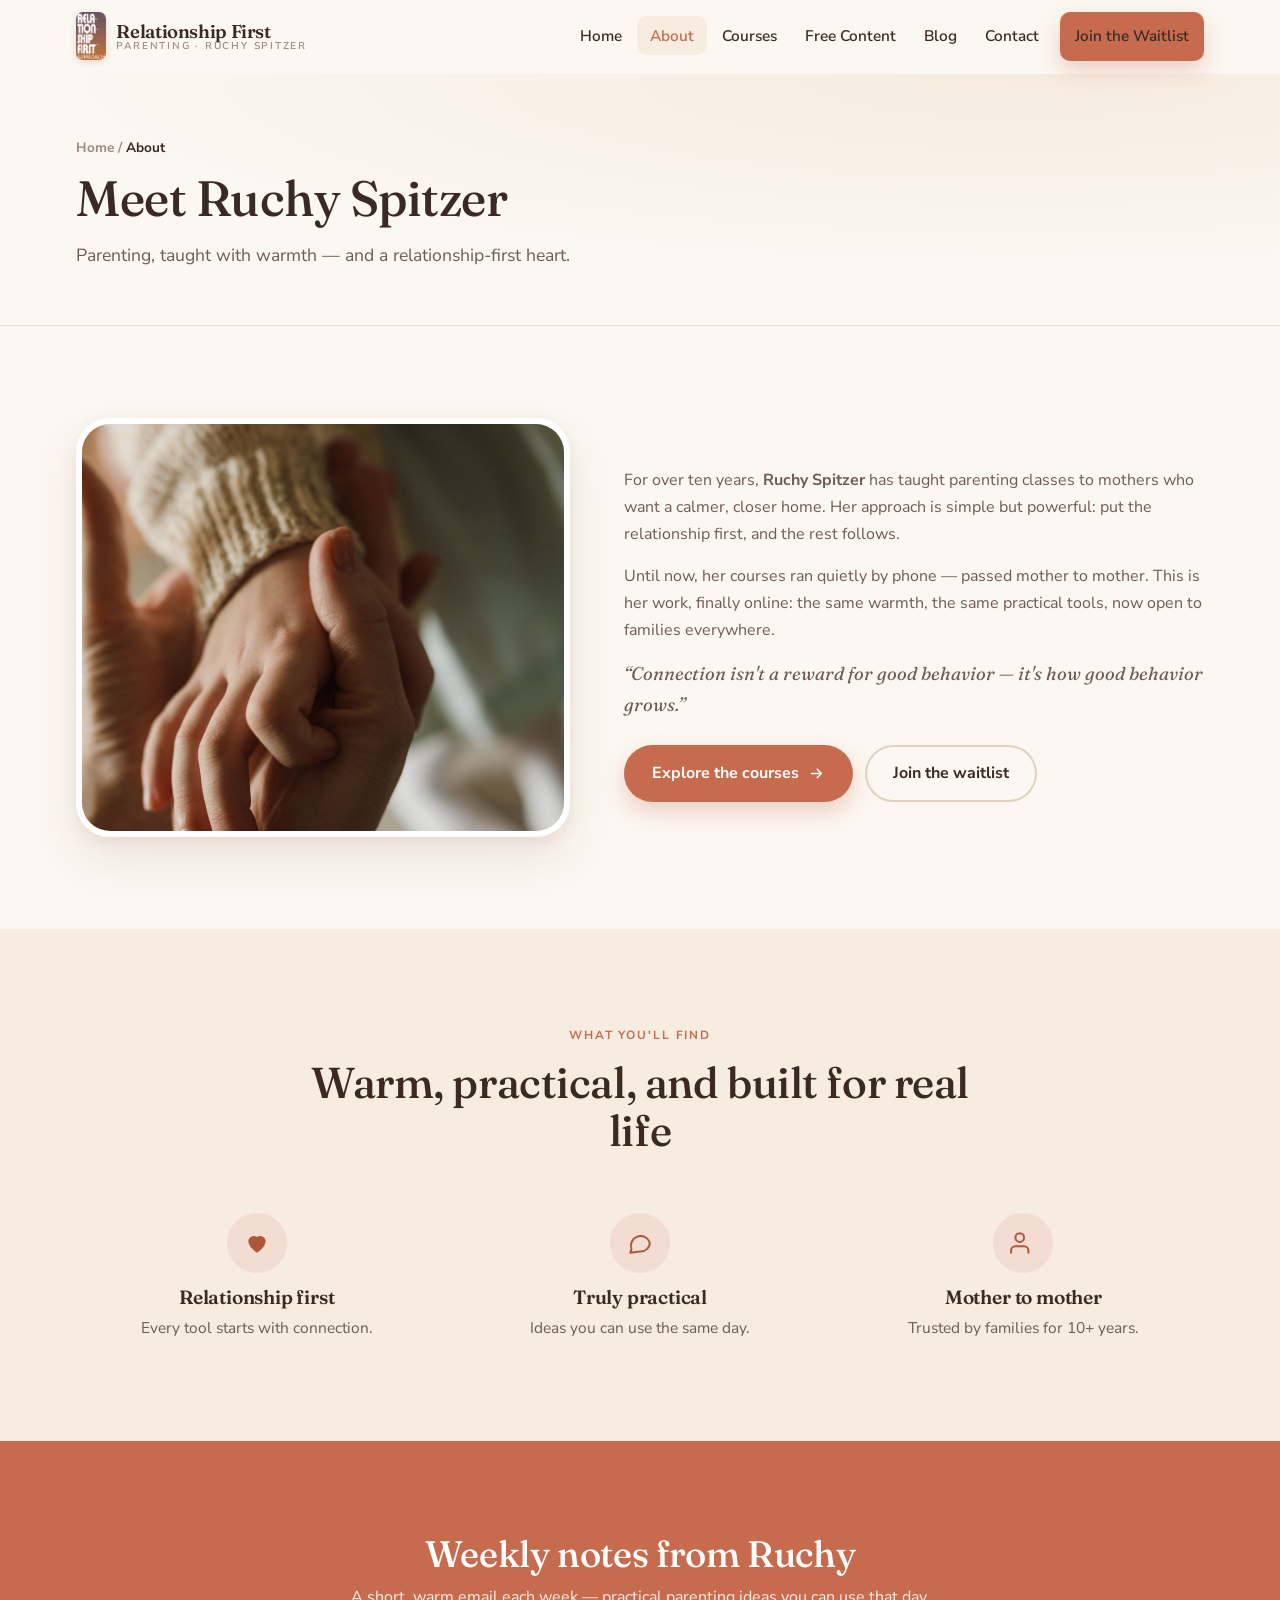
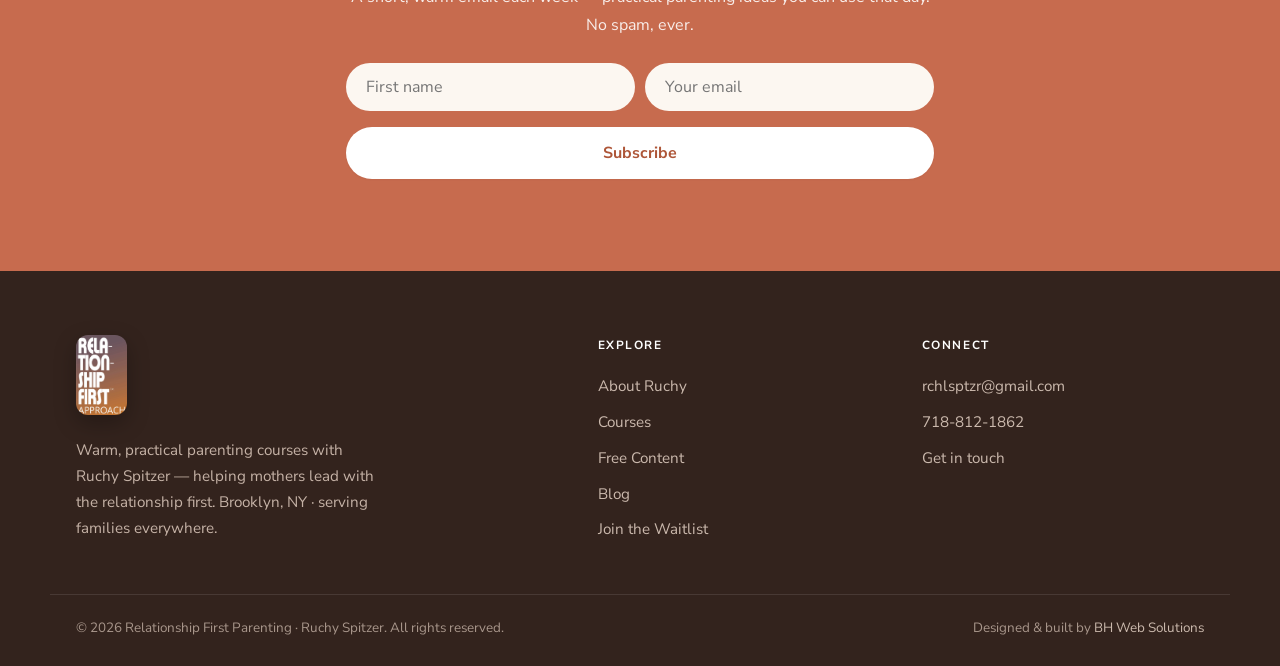
==== commit fff4ba16: "Header: add logo (logo+wordmark lockup); restore warm photo in hero - Put her logo in the nav as a c" ====
--- a/about.html
+++ b/about.html
@@ -18,10 +18,7 @@
 <body>
 <nav class="nav" id="nav">
   <div class="in">
-    <a href="index.html" class="brand" aria-label="Relationship First Parenting home">
-      
-      <span class="brand__txt">Relationship First<small>Parenting · Ruchy Spitzer</small></span>
-    </a>
+    <a href="index.html" class="brand" aria-label="Relationship First Approach — Ruchy Spitzer"><img class="brand__logo" src="assets/img/logo.jpg" alt="Relationship First Approach"><span class="brand__txt">Relationship First<small>Parenting · Ruchy Spitzer</small></span></a>
     <ul class="nav__links">
       <li><a href="index.html">Home</a></li>
       <li><a href="about.html" aria-current="page">About</a></li>
--- a/assets/site.css
+++ b/assets/site.css
@@ -238,3 +238,7 @@
 .foot__brand{display:inline-block;line-height:0}
 .foot__brand img{height:80px;width:auto;border-radius:12px;box-shadow:0 8px 22px rgba(0,0,0,.28)}
 @media(max-width:920px){.hero__logo{max-width:260px}}
+
+/* header logo (client's real logo, sized for the nav) */
+.brand__logo{height:48px;width:auto;display:block;border-radius:7px;box-shadow:0 2px 6px rgba(75,45,30,.15)}
+@media(max-width:620px){.brand__logo{height:42px}.brand__txt{font-size:1.02rem}}
